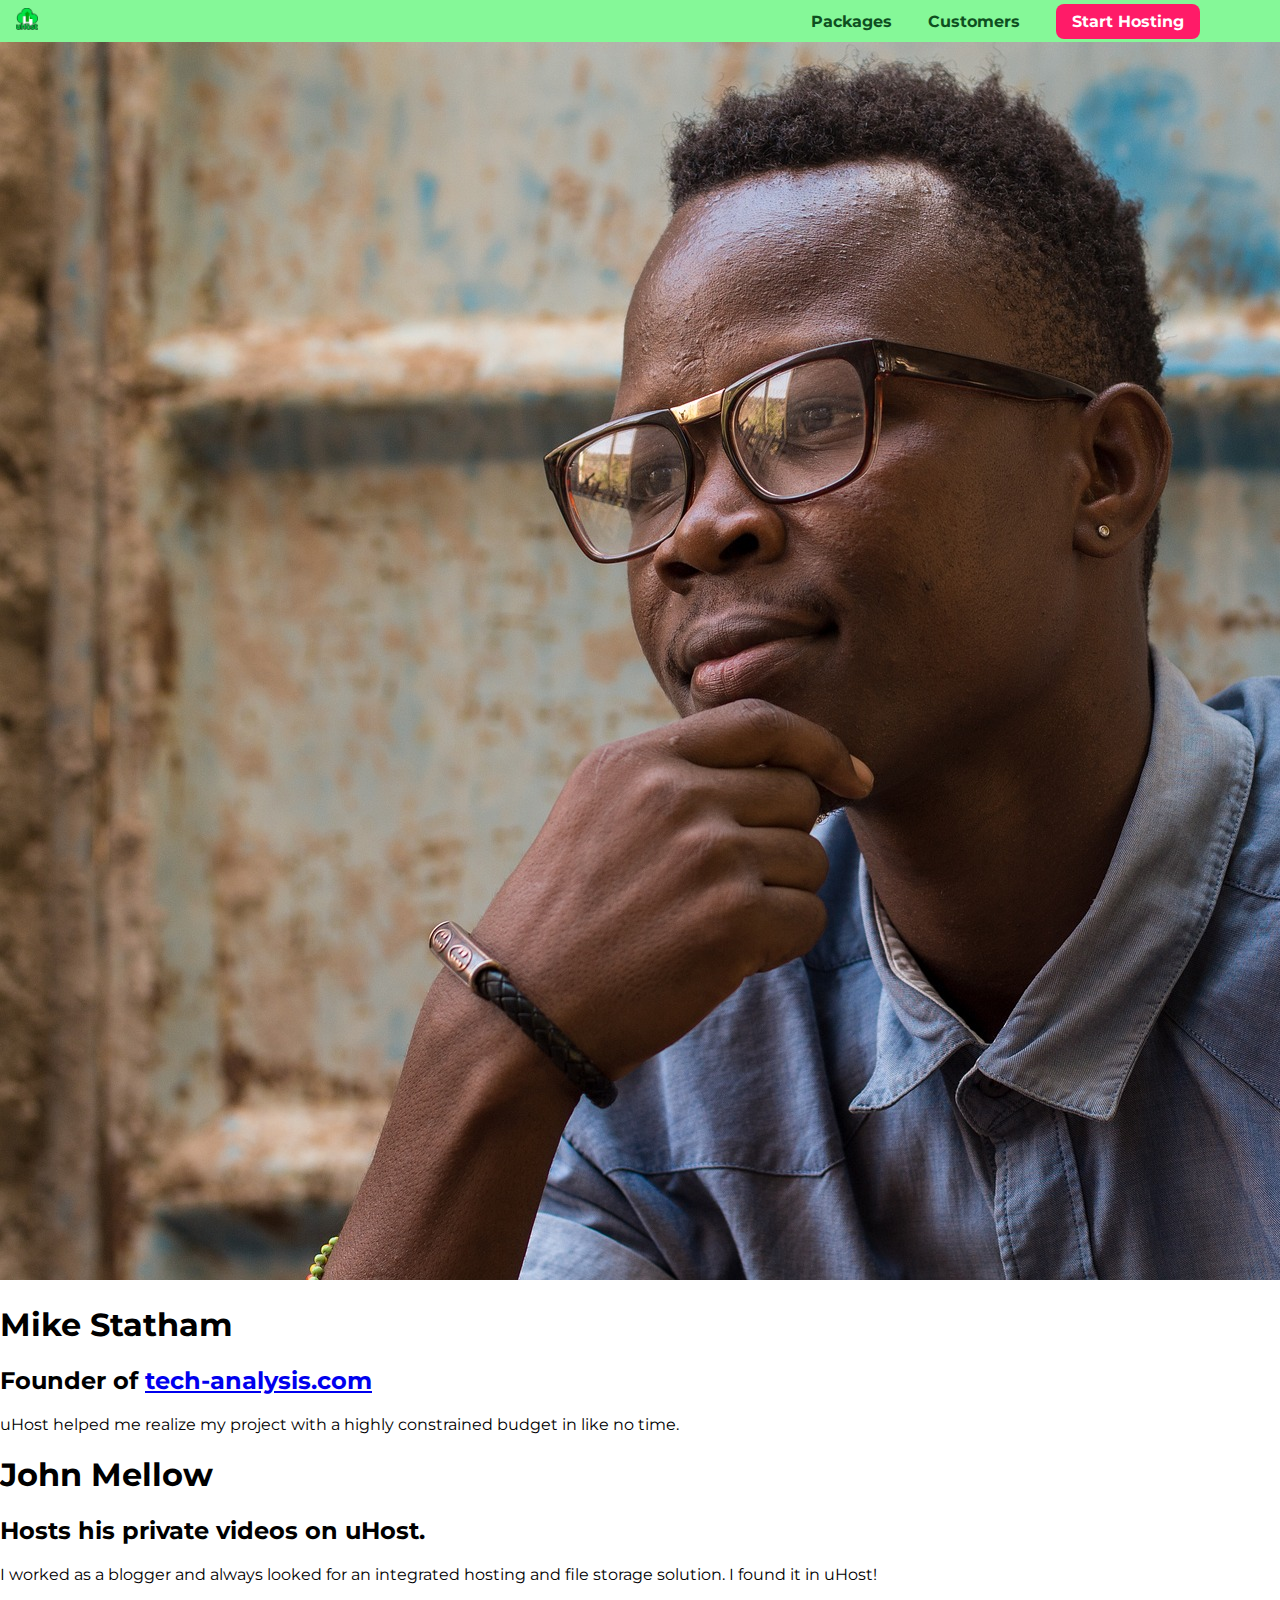
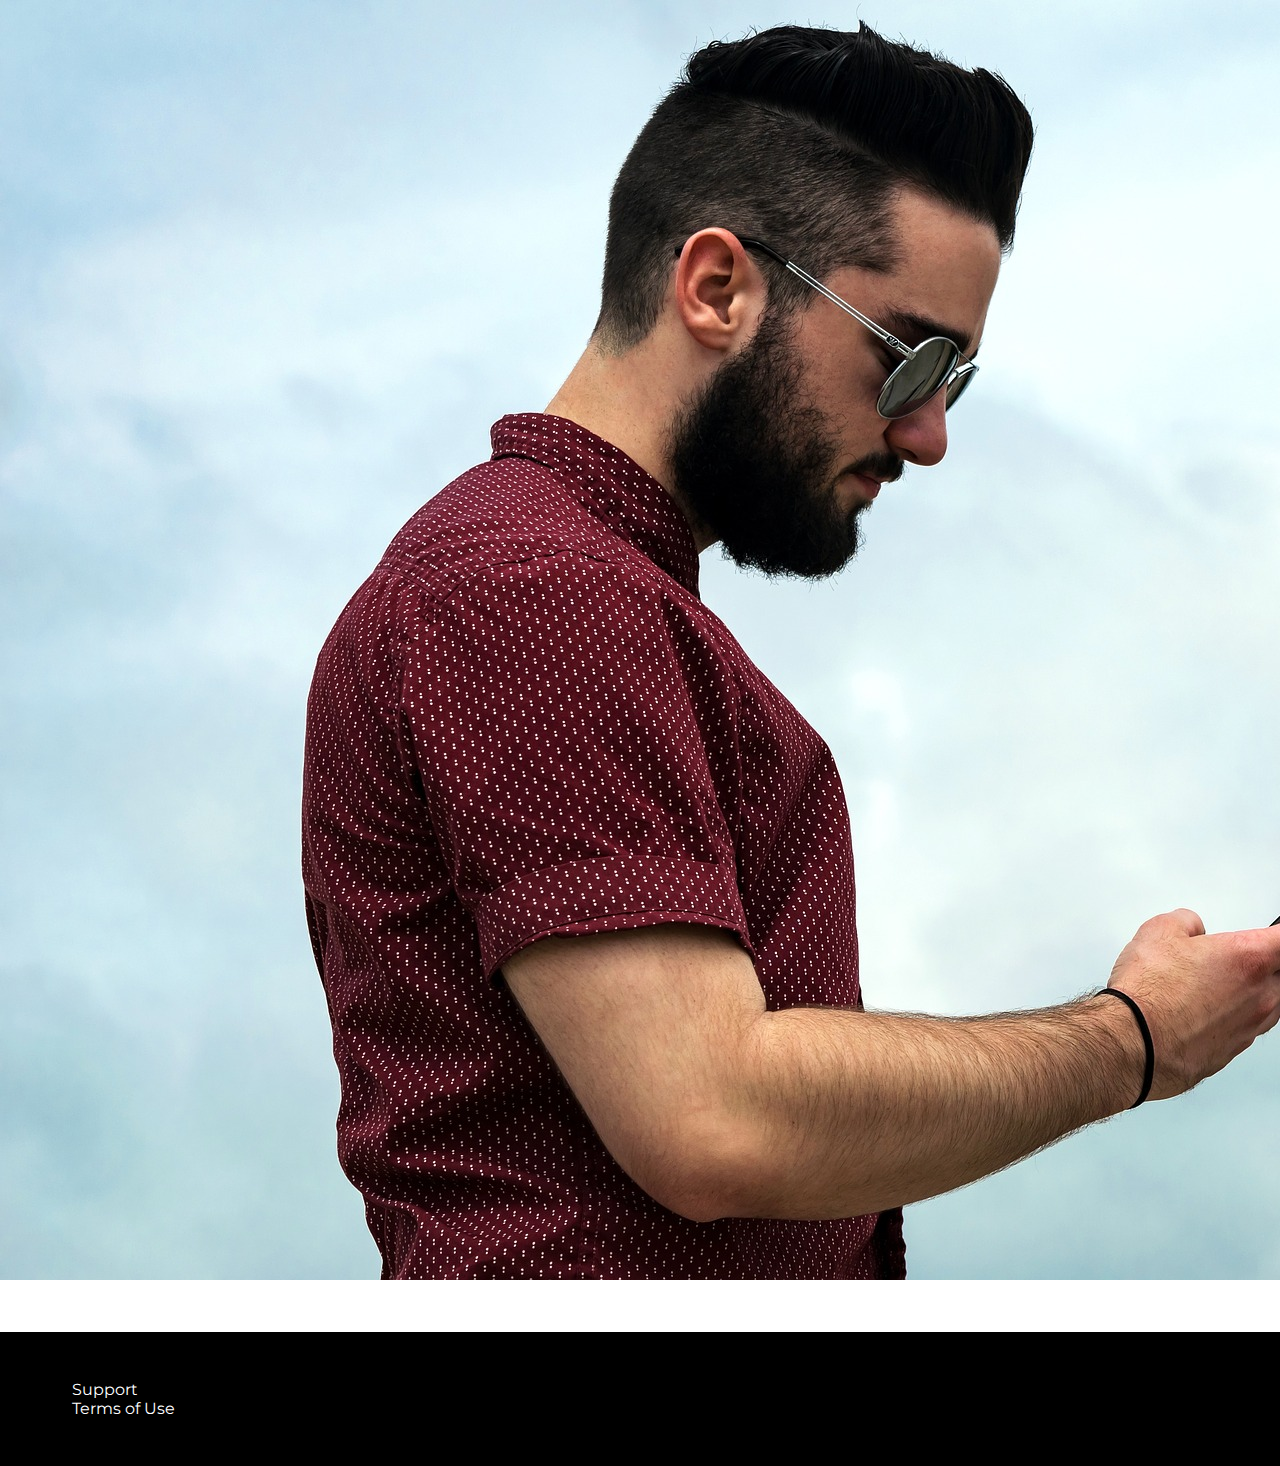
==== customers/index.html @ 2db4f364 "adds customer page and fixes nav bar css bug" ====
<!DOCTYPE html>
<html lang="en">

<head>
    <meta charset="UTF-8">
    <meta name="viewport" content="width=device-width, initial-scale=1.0">
    <meta http-equiv="X-UA-Compatible" content="ie=edge">
    <title>uHost Customers</title>
    <link rel="shortcut icon" href="../favicon.png">
    <link href="https://fonts.googleapis.com/css?family=Anton|Montserrat:400,700" rel="stylesheet">
    <link rel="stylesheet" href="../shared.css">
    <link rel="stylesheet" href="customers.css">
</head>

<body>
  <header class="main-header">
      <div>
          <a href="../index.html" class="main-header__brand">
              <img src="../images/uhost-icon.png" alt="uHost - Your Favorite Hosting Company">
          </a>
      </div>
      <nav class="main-nav">
          <ul class="main-nav__items">
              <li class="main-nav__item">
                  <a href="../packages/index.html">Packages</a>
              </li>
              <li class="main-nav__item">
                  <a href="index.html">Customers</a>
              </li>
              <li class="main-nav__item main-nav__item--cta">
                  <a href="start-hosting/index.html">Start Hosting</a>
              </li>
          </ul>
      </nav>
  </header>
  <main>
      <div>
          <div class="testimonial" id="customer-1">
              <div class="testimonial__image-container">
                  <img src="../images/customer-1.jpg" alt="Mike Statham - Customer" class="testimonial__image">
              </div>
              <div class="testimonial__info">
                  <h1 class="testimonial__name">Mike Statham</h1>
                  <h2 class="testimonial__subtitle">Founder of
                      <a href="tech-analysis.com">tech-analysis.com</a>
                  </h2>
                  <p class="testimonial__text">uHost helped me realize my project with a highly constrained budget in like no time.</p>
              </div>
          </div>
          <div class="testimonial" id="customer-2">

              <div class="testimonial__info">
                  <h1 class="testimonial__name">John Mellow</h1>
                  <h2 class="testimonial__subtitle">Hosts his private videos on uHost.
                  </h2>
                  <p class="testimonial__text">I worked as a blogger and always looked for an integrated hosting and file storage solution. I found
                      it in uHost!
                  </p>
              </div>
              <div class="testimonial__image-container">
                  <img src="../images/customer-2.jpg" alt="John Mellow - Customer" class="testimonial__image">
              </div>
          </div>
      </div>
  </main>
  <footer class="main-footer">
      <nav>
          <ul>
              <li>
                  <a href="#">Support</a>
              </li>
              <li>
                  <a href="#">Terms of Use</a>
              </li>
          </ul>
      </nav>
  </footer>
</body>

</html>
---- shared.css ----
* {
  box-sizing: border-box;
}

body {
  font-family: 'Montserrat', sans-serif;
  margin: 0;
}

.main-header {
  width: 100%;
  padding: 8px 16px;
  background: #85f898;
  position: fixed;
  top: 0;
  left: 0;
  z-index: 1;
}

.main-header > div {
  display: inline-block;
  vertical-align: middle;
}

.main-header__brand {
  color: #0e4f1f;
  text-decoration: none;
  font-weight: bold;
  font-size: 22px;
  height: 22px;
  display: inline-block;
}

.main-header__brand img {
  height: 100%;
}

.main-nav {
  text-align: right;
  display: inline-block;
  width: calc(100% - 74px);
  vertical-align: middle;
}

.main-nav__items {
  margin: 0;
  padding: 0;
  list-style: none;
}

.main-nav__item {
  display: inline-block;
  margin: 0 16px;
}

.main-nav__item a {
  text-decoration: none;
  color: #0e4f1f;
  font-weight: bold;
  padding: 3px 0;
}

.main-nav__item a:hover,
.main-nav__item a:active {
  color: #ff1b68;
  border-bottom: 4px solid white;
}

.main-nav__item--cta a {
  color: white;
  background: #ff1b68;
  padding: 8px 16px;
  border-radius: 8px;
}

.main-nav__item--cta a:hover,
.main-nav__item--cta a:active {
  color: #ff1b68;
  background: white;
  border: none;
}
.button {
  background: #0e4f1f;
  color: white;
  font: inherit;
  border-radius: 8px;
  border: 1.5px solid #0e4f1f;
  padding: 8px;
  font-weight: bold;
  cursor: pointer;
}

.button:hover,
.button:active {
  background: white;
  color: #0e4f1f;
}

.button:focus {
  outline: none;
}

.main-footer {
  background: black;
  padding: 32px;
  margin-top: 48px;
}

.main-footer__links {
  text-align: center;
  list-style: none;
  margin: 0;
  padding: 0;
}

.main-footer a {
  color: white;
  text-decoration: none;
}

.main-footer__link a:hover,
.main-footer__link a:active {
  color: #ccc;
}

.main-footer__link {
  display: inline-block;
  margin: 0 16px;
}
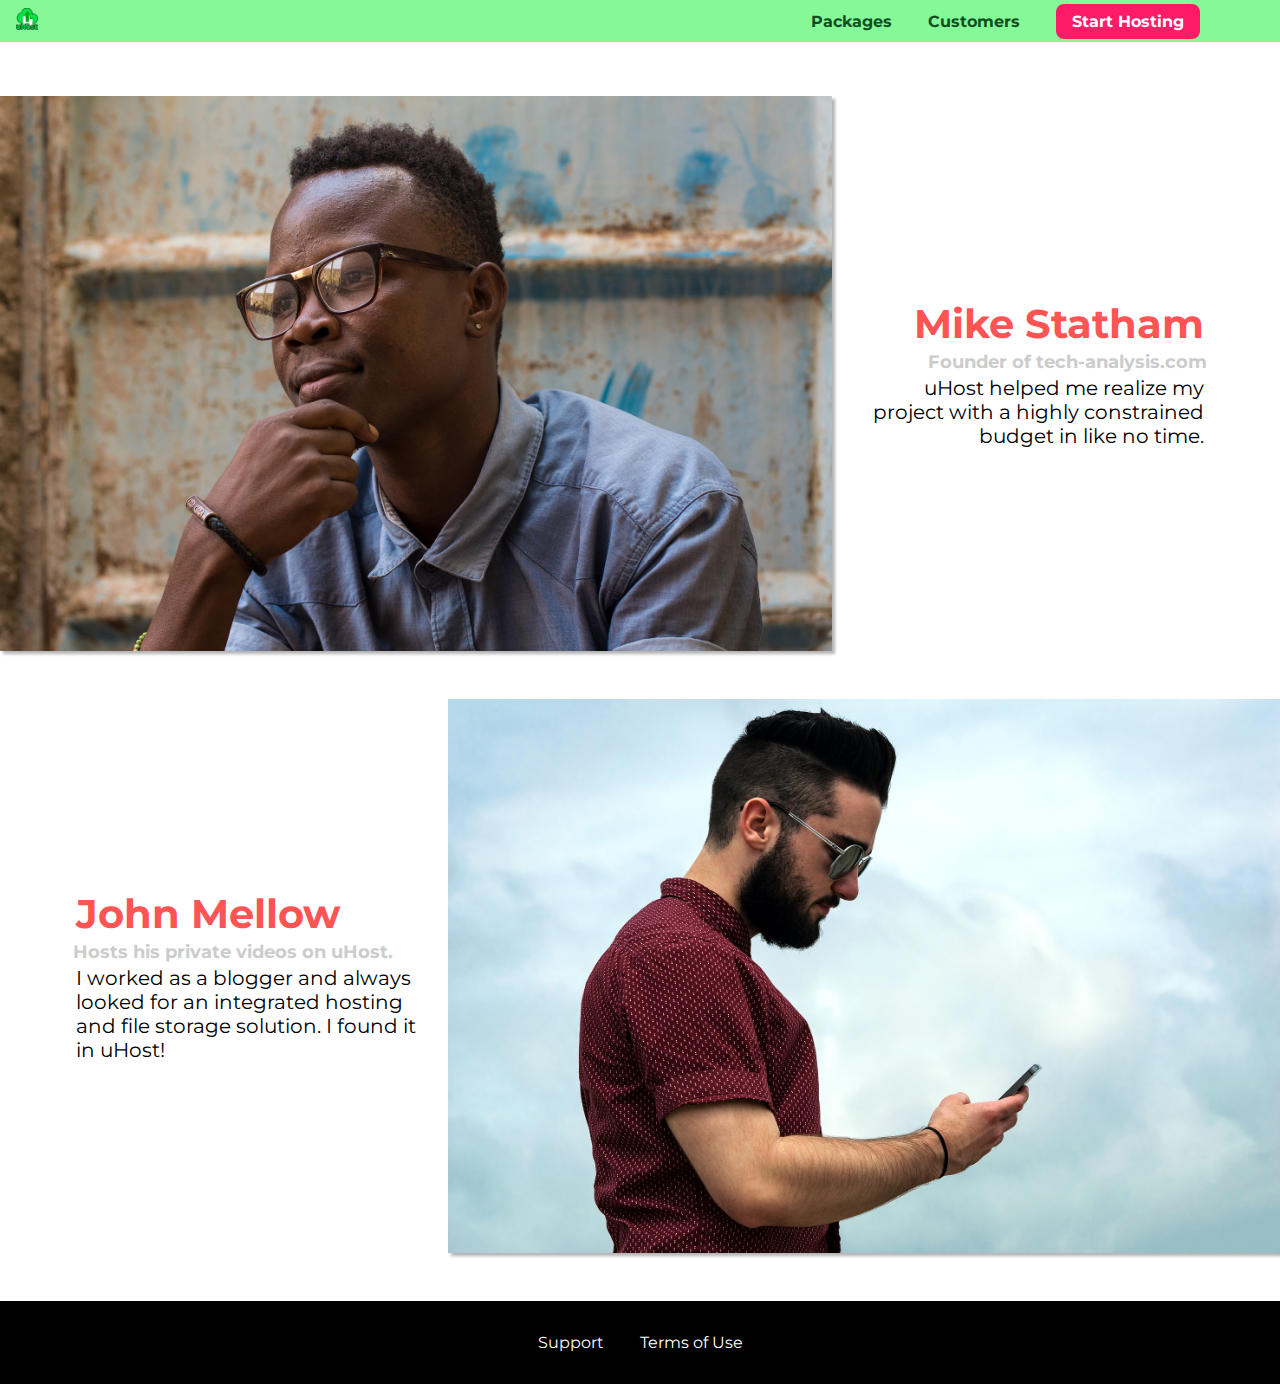
==== commit cc27db29: "updates customers page with img css, box shadow, and fixes missing footer classes" ====
--- a/customers/index.html
+++ b/customers/index.html
@@ -65,11 +65,11 @@
   </main>
   <footer class="main-footer">
       <nav>
-          <ul>
-              <li>
+          <ul class="main-footer__links">
+              <li class="main-footer__link">
                   <a href="#">Support</a>
               </li>
-              <li>
+              <li class="main-footer__link">
                   <a href="#">Terms of Use</a>
               </li>
           </ul>
--- a/customers/customers.css
+++ b/customers/customers.css
@@ -0,0 +1,67 @@
+.testimonial {
+  font-size: 20px;
+  margin: 48px 0;
+}
+
+.testimonial__list {
+  width: 80%;
+  margin: auto;
+}
+
+.testimonial:first-of-type {
+  margin-top: 96px;
+}
+
+.testimonial__image-container {
+  width: 65%;
+  display: inline-block;
+  vertical-align: middle;
+  box-shadow: 3px 3px 3px rgba(0, 0, 0, 0.3);
+}
+
+.testimonial__image {
+  width: 100%;
+  vertical-align: top;
+}
+
+.testimonial__info {
+  text-align: right;
+  padding: 14px;
+  display: inline-block;
+  vertical-align: middle;
+  width: 30%;
+}
+
+#customer-2.testimonial {
+  text-align: right;
+}
+
+#customer-2 .testimonial__info {
+  text-align: left;
+}
+
+.testimonial__name {
+  margin: 3px;
+  color: #ff5454;
+}
+
+.testimonial__subtitle {
+  margin: 0;
+  font-size: 18px;
+  color: #ccc;
+}
+
+.testimonial__subtitle a {
+  color: inherit;
+  text-decoration: none;
+}
+
+.testimonial__subtitle a:hover,
+.testimonial__subtitle a:active {
+  color: #7a7a7a;
+}
+
+.testimonial__text {
+  margin: 3px;
+}
+
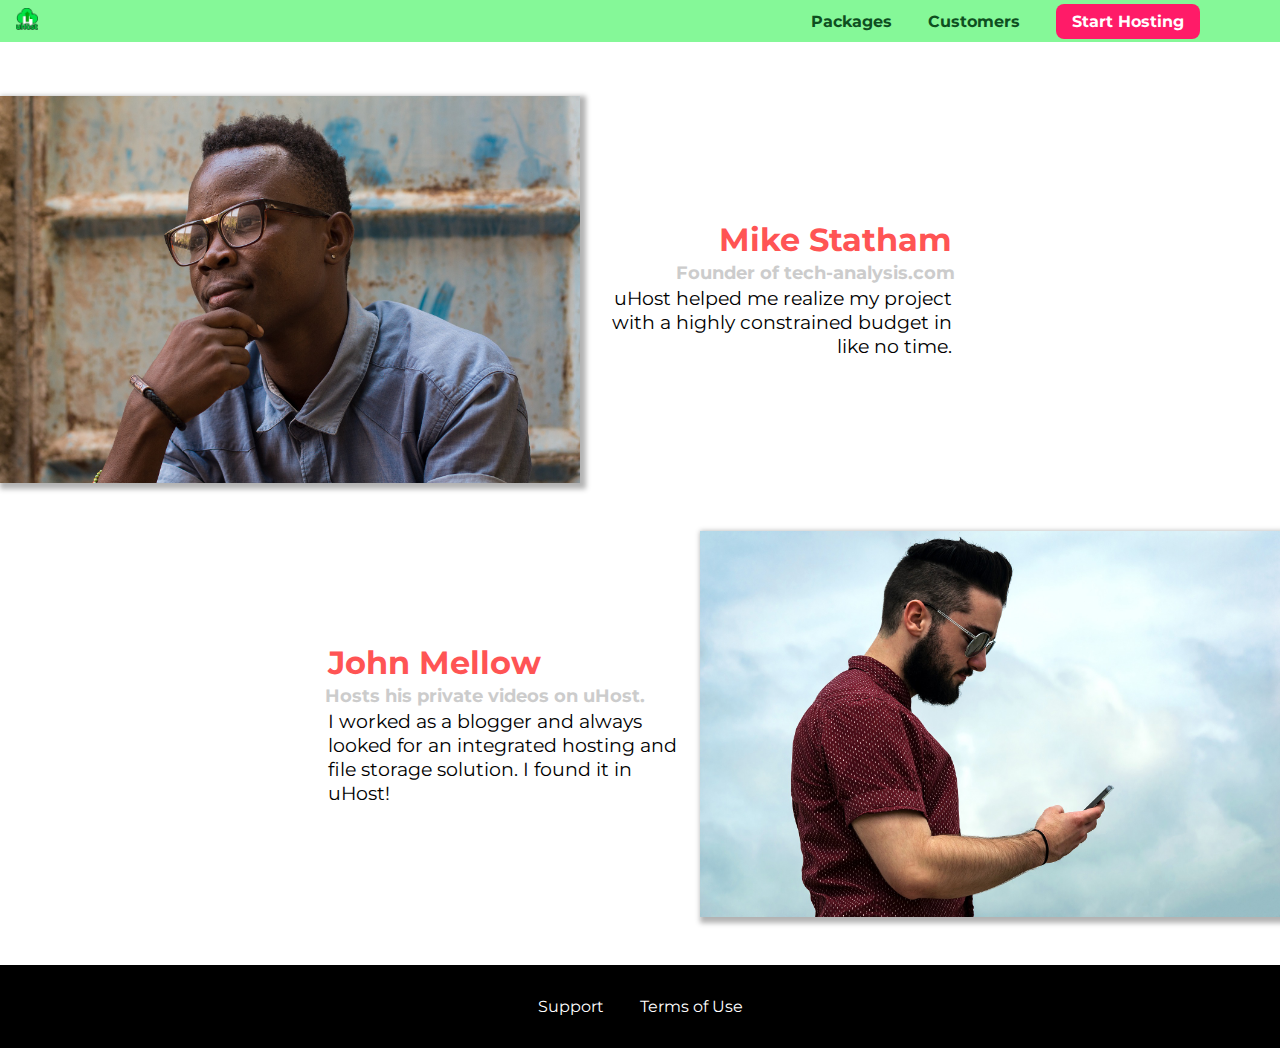
==== commit e4e7ae87: "adjusts font-sizes to rem" ====
--- a/customers/index.html
+++ b/customers/index.html
@@ -13,55 +13,56 @@
 </head>
 
 <body>
-  <header class="main-header">
-      <div>
-          <a href="../index.html" class="main-header__brand">
-              <img src="../images/uhost-icon.png" alt="uHost - Your Favorite Hosting Company">
-          </a>
-      </div>
-      <nav class="main-nav">
-          <ul class="main-nav__items">
-              <li class="main-nav__item">
-                  <a href="../packages/index.html">Packages</a>
-              </li>
-              <li class="main-nav__item">
-                  <a href="index.html">Customers</a>
-              </li>
-              <li class="main-nav__item main-nav__item--cta">
-                  <a href="start-hosting/index.html">Start Hosting</a>
-              </li>
-          </ul>
-      </nav>
-  </header>
-  <main>
-      <div>
-          <div class="testimonial" id="customer-1">
-              <div class="testimonial__image-container">
-                  <img src="../images/customer-1.jpg" alt="Mike Statham - Customer" class="testimonial__image">
-              </div>
-              <div class="testimonial__info">
-                  <h1 class="testimonial__name">Mike Statham</h1>
-                  <h2 class="testimonial__subtitle">Founder of
-                      <a href="tech-analysis.com">tech-analysis.com</a>
-                  </h2>
-                  <p class="testimonial__text">uHost helped me realize my project with a highly constrained budget in like no time.</p>
-              </div>
-          </div>
-          <div class="testimonial" id="customer-2">
+<div class="backdrop"></div>
+<header class="main-header">
+    <div>
+        <a href="../index.html" class="main-header__brand">
+            <img src="../images/uhost-icon.png" alt="uHost - Your Favorite Hosting Company">
+        </a>
+    </div>
+    <nav class="main-nav">
+        <ul class="main-nav__items">
+            <li class="main-nav__item">
+                <a href="../packages/index.html">Packages</a>
+            </li>
+            <li class="main-nav__item">
+                <a href="index.html">Customers</a>
+            </li>
+            <li class="main-nav__item main-nav__item--cta">
+                <a href="start-hosting/index.html">Start Hosting</a>
+            </li>
+        </ul>
+    </nav>
+</header>
+<main>
+    <div>
+        <div class="testimonial" id="customer-1">
+            <div class="testimonial__image-container">
+                <img src="../images/customer-1.jpg" alt="Mike Statham - Customer" class="testimonial__image">
+            </div>
+            <div class="testimonial__info">
+                <h1 class="testimonial__name">Mike Statham</h1>
+                <h2 class="testimonial__subtitle">Founder of
+                    <a href="tech-analysis.com">tech-analysis.com</a>
+                </h2>
+                <p class="testimonial__text">uHost helped me realize my project with a highly constrained budget in like no time.</p>
+            </div>
+        </div>
+        <div class="testimonial" id="customer-2">
 
-              <div class="testimonial__info">
-                  <h1 class="testimonial__name">John Mellow</h1>
-                  <h2 class="testimonial__subtitle">Hosts his private videos on uHost.
-                  </h2>
-                  <p class="testimonial__text">I worked as a blogger and always looked for an integrated hosting and file storage solution. I found
-                      it in uHost!
-                  </p>
-              </div>
-              <div class="testimonial__image-container">
-                  <img src="../images/customer-2.jpg" alt="John Mellow - Customer" class="testimonial__image">
-              </div>
-          </div>
-      </div>
+            <div class="testimonial__info">
+                <h1 class="testimonial__name">John Mellow</h1>
+                <h2 class="testimonial__subtitle">Hosts his private videos on uHost.
+                </h2>
+                <p class="testimonial__text">I worked as a blogger and always looked for an integrated hosting and file storage solution. I found
+                    it in uHost!
+                </p>
+            </div>
+            <div class="testimonial__image-container">
+                <img src="../images/customer-2.jpg" alt="John Mellow - Customer" class="testimonial__image">
+            </div>
+        </div>
+    </div>
   </main>
   <footer class="main-footer">
       <nav>
--- a/shared.css
+++ b/shared.css
@@ -5,6 +5,13 @@
 body {
   font-family: 'Montserrat', sans-serif;
   margin: 0;
+}
+
+.backdrop {
+  position: fixed;
+  display: none;
+  width: 100%;
+  height: 100%;
 }
 
 .main-header {
--- a/customers/customers.css
+++ b/customers/customers.css
@@ -1,5 +1,5 @@
 .testimonial {
-  font-size: 20px;
+  font-size: 1.2rem;
   margin: 48px 0;
 }
 
@@ -14,9 +14,10 @@
 
 .testimonial__image-container {
   width: 65%;
+  max-width: 580px;
   display: inline-block;
   vertical-align: middle;
-  box-shadow: 3px 3px 3px rgba(0, 0, 0, 0.3);
+  box-shadow: 3px 3px 5px 3px rgba(0, 0, 0, 0.3);
 }
 
 .testimonial__image {
@@ -43,11 +44,12 @@
 .testimonial__name {
   margin: 3px;
   color: #ff5454;
+  font-size: 2rem;
 }
 
 .testimonial__subtitle {
   margin: 0;
-  font-size: 18px;
+  font-size: 1.1rem;
   color: #ccc;
 }
 
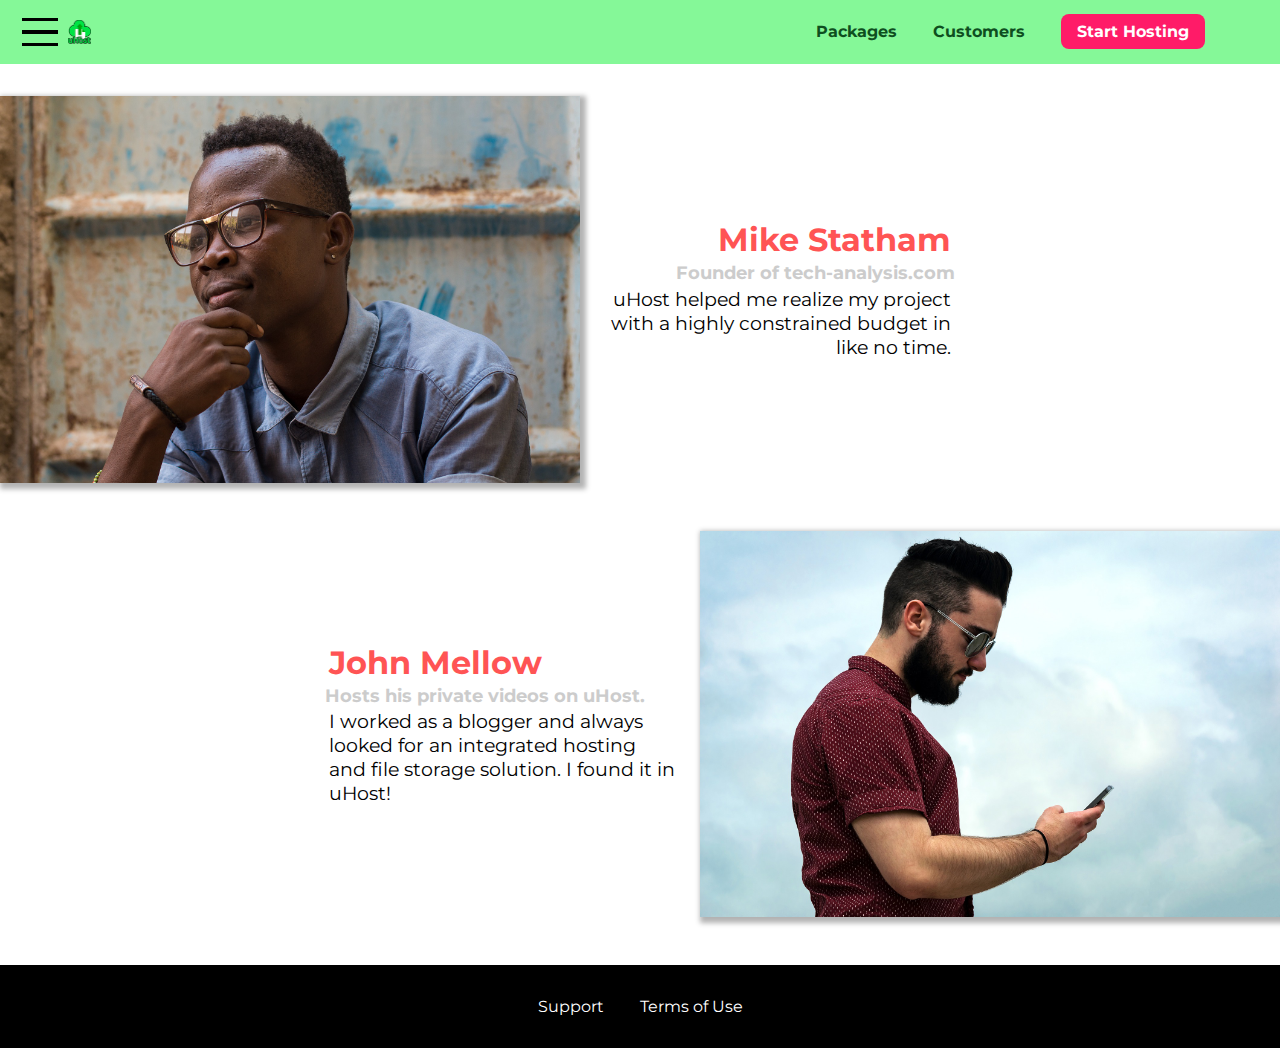
==== commit 8756066a: "adds js to create sidebar open and close functionality" ====
--- a/customers/index.html
+++ b/customers/index.html
@@ -16,6 +16,11 @@
 <div class="backdrop"></div>
 <header class="main-header">
     <div>
+        <button class="toggle-button">
+            <span class="toggle-button__bar"></span>
+            <span class="toggle-button__bar"></span>
+            <span class="toggle-button__bar"></span>
+        </button>
         <a href="../index.html" class="main-header__brand">
             <img src="../images/uhost-icon.png" alt="uHost - Your Favorite Hosting Company">
         </a>
--- a/shared.css
+++ b/shared.css
@@ -10,13 +10,17 @@
 .backdrop {
   position: fixed;
   display: none;
-  width: 100%;
-  height: 100%;
+  top: 0;
+  left: 0;
+  width: 100vw;
+  height: 100vh;
+  z-index: 100;
+  background: rgba(0, 0, 0, 0.5);
 }
 
 .main-header {
   width: 100%;
-  padding: 8px 16px;
+  padding: 0.5rem 1rem;
   background: #85f898;
   position: fixed;
   top: 0;
@@ -29,13 +33,36 @@
   vertical-align: middle;
 }
 
+.toggle-button {
+  width: 3rem;
+  background: transparent;
+  border: none;
+  cursor: pointer;
+  padding-top: 0;
+  padding-bottom: 0;
+  vertical-align: middle;
+}
+
+.toggle-button:focus {
+  outline: none;
+}
+
+.toggle-button__bar {
+  width: 100%;
+  height: 0.2rem;
+  background: black;
+  display: block;
+  margin: 0.6rem 0;
+}
+
 .main-header__brand {
   color: #0e4f1f;
   text-decoration: none;
   font-weight: bold;
-  font-size: 22px;
-  height: 22px;
+  font-size: 1.5rem;
+  height: 1.5rem;
   display: inline-block;
+  vertical-align: middle;
 }
 
 .main-header__brand img {
@@ -45,7 +72,7 @@
 .main-nav {
   text-align: right;
   display: inline-block;
-  width: calc(100% - 74px);
+  width: calc(100% - 122px);
   vertical-align: middle;
 }
 
@@ -57,14 +84,15 @@
 
 .main-nav__item {
   display: inline-block;
-  margin: 0 16px;
+  margin: 0 1rem;
 }
 
-.main-nav__item a {
+.main-nav__item a,
+.mobile-nav__item a {
   text-decoration: none;
   color: #0e4f1f;
   font-weight: bold;
-  padding: 3px 0;
+  padding: 0.2rem 0;
 }
 
 .main-nav__item a:hover,
@@ -73,15 +101,18 @@
   border-bottom: 4px solid white;
 }
 
-.main-nav__item--cta a {
+.main-nav__item--cta a,
+.mobile-nav__item--cta a {
   color: white;
   background: #ff1b68;
-  padding: 8px 16px;
+  padding: 0.5rem 1rem;
   border-radius: 8px;
 }
 
 .main-nav__item--cta a:hover,
-.main-nav__item--cta a:active {
+.main-nav__item--cta a:active,
+.mobile-nav__item--cta a:hover,
+.mobile-nav__item--cta a:active {
   color: #ff1b68;
   background: white;
   border: none;
@@ -92,7 +123,7 @@
   font: inherit;
   border-radius: 8px;
   border: 1.5px solid #0e4f1f;
-  padding: 8px;
+  padding: 0.5rem;
   font-weight: bold;
   cursor: pointer;
 }
@@ -109,8 +140,8 @@
 
 .main-footer {
   background: black;
-  padding: 32px;
-  margin-top: 48px;
+  padding: 2rem;
+  margin-top: 3rem;
 }
 
 .main-footer__links {
@@ -132,5 +163,33 @@
 
 .main-footer__link {
   display: inline-block;
-  margin: 0 16px;
+  margin: 0 1rem;
 }
+
+.mobile-nav {
+  display: none;
+  position: fixed;
+  z-index: 101;
+  top: 0;
+  left: 0;
+  background: white;
+  width: 80%;
+  height: 100vh;
+}
+
+.mobile-nav__items {
+  width: 90%;
+  height: 100%;
+  list-style: none;
+  margin: 10% auto;
+  padding: 0;
+  text-align: center;
+}
+
+.mobile-nav__item {
+  margin: 1rem 0;
+}
+
+.mobile-nav__item a {
+  font-size: 1.5rem;
+}
--- a/customers/customers.css
+++ b/customers/customers.css
@@ -1,6 +1,6 @@
 .testimonial {
   font-size: 1.2rem;
-  margin: 48px 0;
+  margin: 3rem 0;
 }
 
 .testimonial__list {
@@ -9,7 +9,7 @@
 }
 
 .testimonial:first-of-type {
-  margin-top: 96px;
+  margin-top: 6rem;
 }
 
 .testimonial__image-container {
@@ -27,7 +27,7 @@
 
 .testimonial__info {
   text-align: right;
-  padding: 14px;
+  padding: 0.9rem;
   display: inline-block;
   vertical-align: middle;
   width: 30%;
@@ -42,7 +42,7 @@
 }
 
 .testimonial__name {
-  margin: 3px;
+  margin: 0.2rem;
   color: #ff5454;
   font-size: 2rem;
 }
@@ -64,6 +64,6 @@
 }
 
 .testimonial__text {
-  margin: 3px;
+  margin: 0.2rem;
 }
 
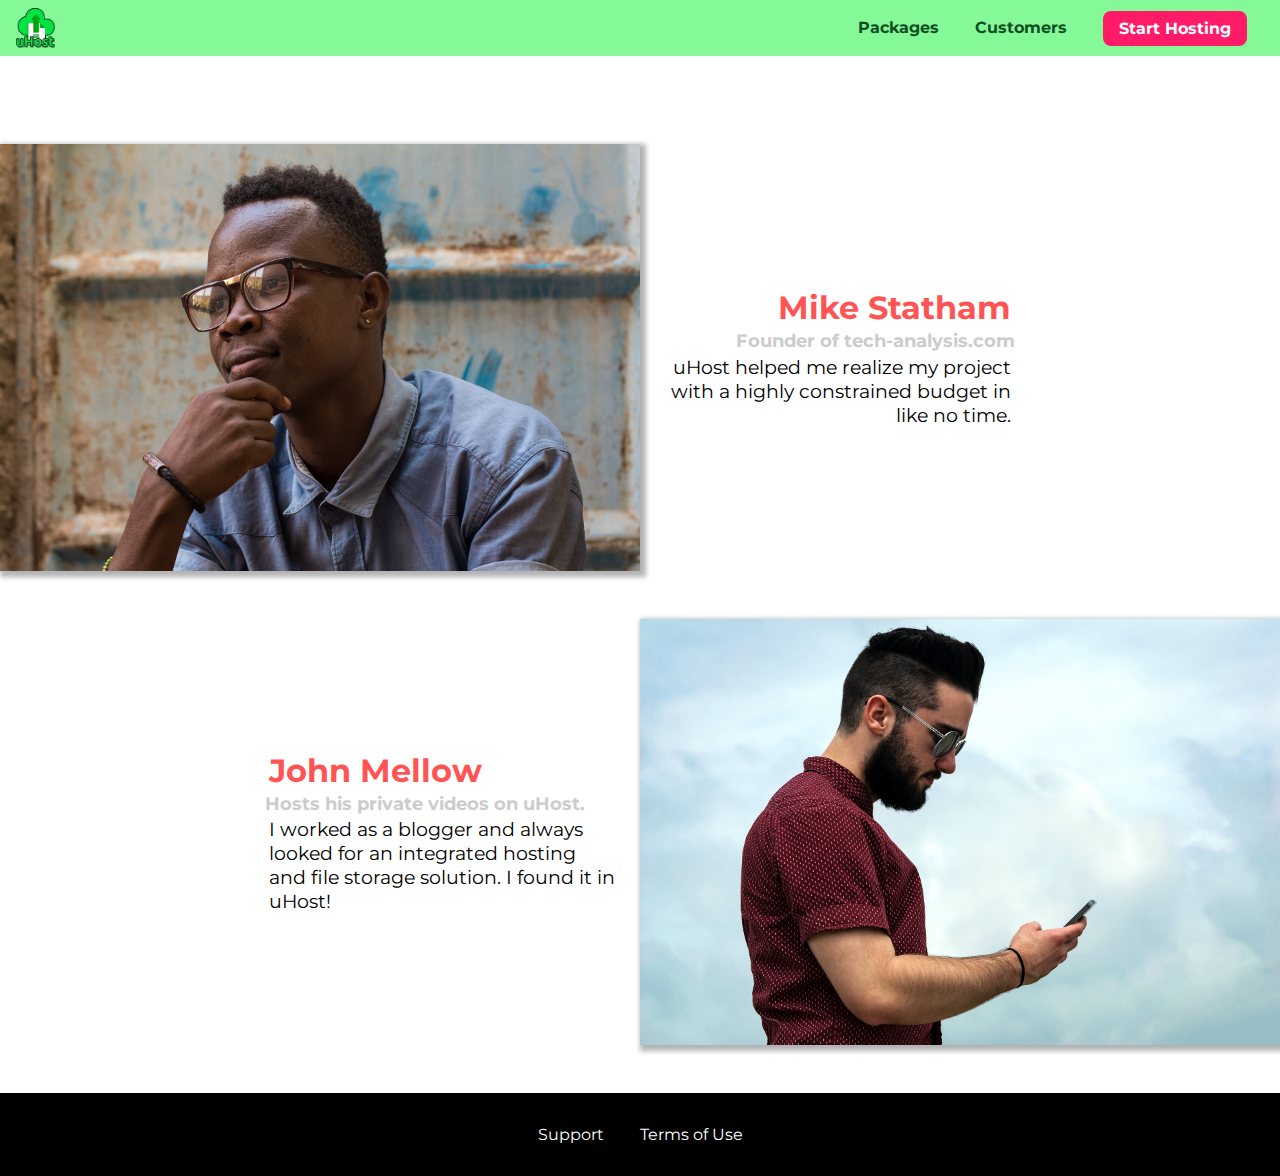
==== commit 3fbf972d: "refactors google font to import in shared.css file" ====
--- a/customers/index.html
+++ b/customers/index.html
@@ -7,7 +7,6 @@
     <meta http-equiv="X-UA-Compatible" content="ie=edge">
     <title>uHost Customers</title>
     <link rel="shortcut icon" href="../favicon.png">
-    <link href="https://fonts.googleapis.com/css?family=Anton|Montserrat:400,700" rel="stylesheet">
     <link rel="stylesheet" href="../shared.css">
     <link rel="stylesheet" href="customers.css">
 </head>
@@ -34,11 +33,24 @@
                 <a href="index.html">Customers</a>
             </li>
             <li class="main-nav__item main-nav__item--cta">
-                <a href="start-hosting/index.html">Start Hosting</a>
+                <a href="../start-hosting/index.html">Start Hosting</a>
             </li>
         </ul>
     </nav>
 </header>
+<nav class="mobile-nav">
+        <ul class="mobile-nav__items">
+            <li class="mobile-nav__item">
+                <a href="../packages/index.html">Packages</a>
+            </li>
+            <li class="mobile-nav__item">
+                <a href="index.html">Customers</a>
+            </li>
+            <li class="mobile-nav__item mobile-nav__item--cta">
+                <a href="../start-hosting/index.html">Start Hosting</a>
+            </li>
+        </ul>
+    </nav>
 <main>
     <div>
         <div class="testimonial" id="customer-1">
@@ -81,6 +93,7 @@
           </ul>
       </nav>
   </footer>
+  <script src="../shared.js"></script>
 </body>
 
 </html>
--- a/shared.css
+++ b/shared.css
@@ -1,3 +1,5 @@
+@import url('https://fonts.googleapis.com/css?family=Anton|Montserrat:400,700');
+
 * {
   box-sizing: border-box;
 }
@@ -5,6 +7,11 @@
 body {
   font-family: 'Montserrat', sans-serif;
   margin: 0;
+}
+
+main {
+  min-height: calc(100vh - 3.5rem - 8rem);
+  margin-top: 3.5rem;
 }
 
 .backdrop {
@@ -59,8 +66,7 @@
   color: #0e4f1f;
   text-decoration: none;
   font-weight: bold;
-  font-size: 1.5rem;
-  height: 1.5rem;
+  height: 2.5rem;
   display: inline-block;
   vertical-align: middle;
 }
@@ -70,10 +76,7 @@
 }
 
 .main-nav {
-  text-align: right;
-  display: inline-block;
-  width: calc(100% - 122px);
-  vertical-align: middle;
+  display: none;
 }
 
 .main-nav__items {
@@ -96,7 +99,9 @@
 }
 
 .main-nav__item a:hover,
-.main-nav__item a:active {
+.main-nav__item a:active,
+.mobile-nav__item a:hover,
+.mobile-nav__item a:active {
   color: #ff1b68;
   border-bottom: 4px solid white;
 }
@@ -138,6 +143,13 @@
   outline: none;
 }
 
+.button[disabled] {
+  cursor: not-allowed;
+  border: #a1a1a1;
+  background: #ccc;
+  color: #a1a1a1;
+}
+
 .main-footer {
   background: black;
   padding: 2rem;
@@ -162,8 +174,8 @@
 }
 
 .main-footer__link {
-  display: inline-block;
-  margin: 0 1rem;
+  display: block;
+  margin: 1rem 0;
 }
 
 .mobile-nav {
@@ -193,3 +205,27 @@
 .mobile-nav__item a {
   font-size: 1.5rem;
 }
+
+.open {
+  display: block !important;
+}
+
+@media (min-width: 40rem) {
+  .toggle-button {
+    display: none;
+  }
+
+  .main-nav {
+    text-align: right;
+    display: inline-block;
+    width: calc(100% - 44px);
+    vertical-align: middle;
+  }
+
+  .main-footer__link {
+    display: inline-block;
+    margin: 0 1rem;
+  }
+}
+
+
--- a/customers/customers.css
+++ b/customers/customers.css
@@ -1,22 +1,14 @@
+main {
+  padding-top: 2.5rem;
+}
+
 .testimonial {
   font-size: 1.2rem;
-  margin: 3rem 0;
-}
-
-.testimonial__list {
-  width: 80%;
-  margin: auto;
-}
-
-.testimonial:first-of-type {
-  margin-top: 6rem;
 }
 
 .testimonial__image-container {
-  width: 65%;
-  max-width: 580px;
-  display: inline-block;
-  vertical-align: middle;
+  width: 100%;
+  max-width: 40rem;
   box-shadow: 3px 3px 5px 3px rgba(0, 0, 0, 0.3);
 }
 
@@ -28,9 +20,6 @@
 .testimonial__info {
   text-align: right;
   padding: 0.9rem;
-  display: inline-block;
-  vertical-align: middle;
-  width: 30%;
 }
 
 #customer-2.testimonial {
@@ -67,3 +56,27 @@
   margin: 0.2rem;
 }
 
+@media (min-width: 40rem) {
+  .testimonial {
+    margin: 3rem auto;
+    max-width: 1500px;
+  }
+
+  .testimonial__info {
+    display: inline-block;
+    vertical-align: middle;
+    width: 30%;
+  }
+
+  .testimonial__list {
+    width: 80%;
+    margin: auto;
+  }
+
+  .testimonial__image-container {
+    display: inline-block;
+    vertical-align: middle;
+    width: 66%;
+  }
+}
+
